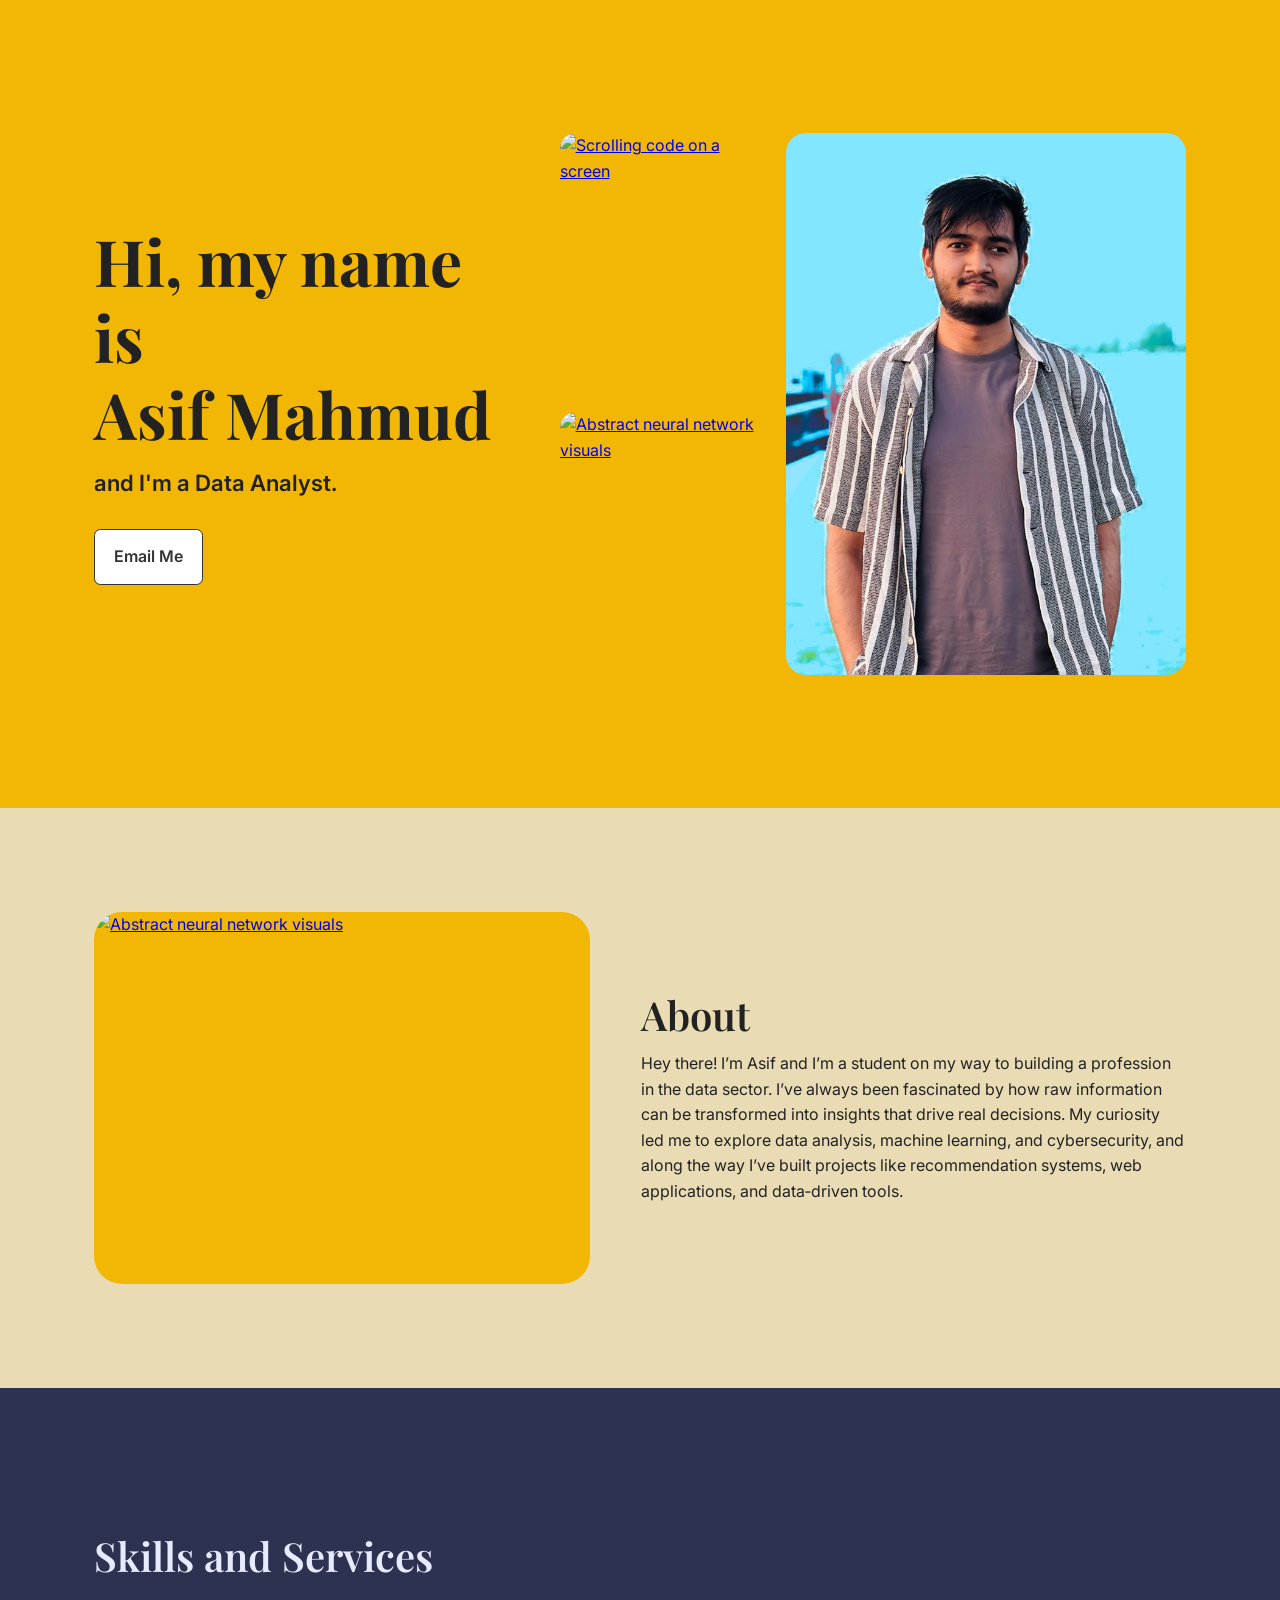
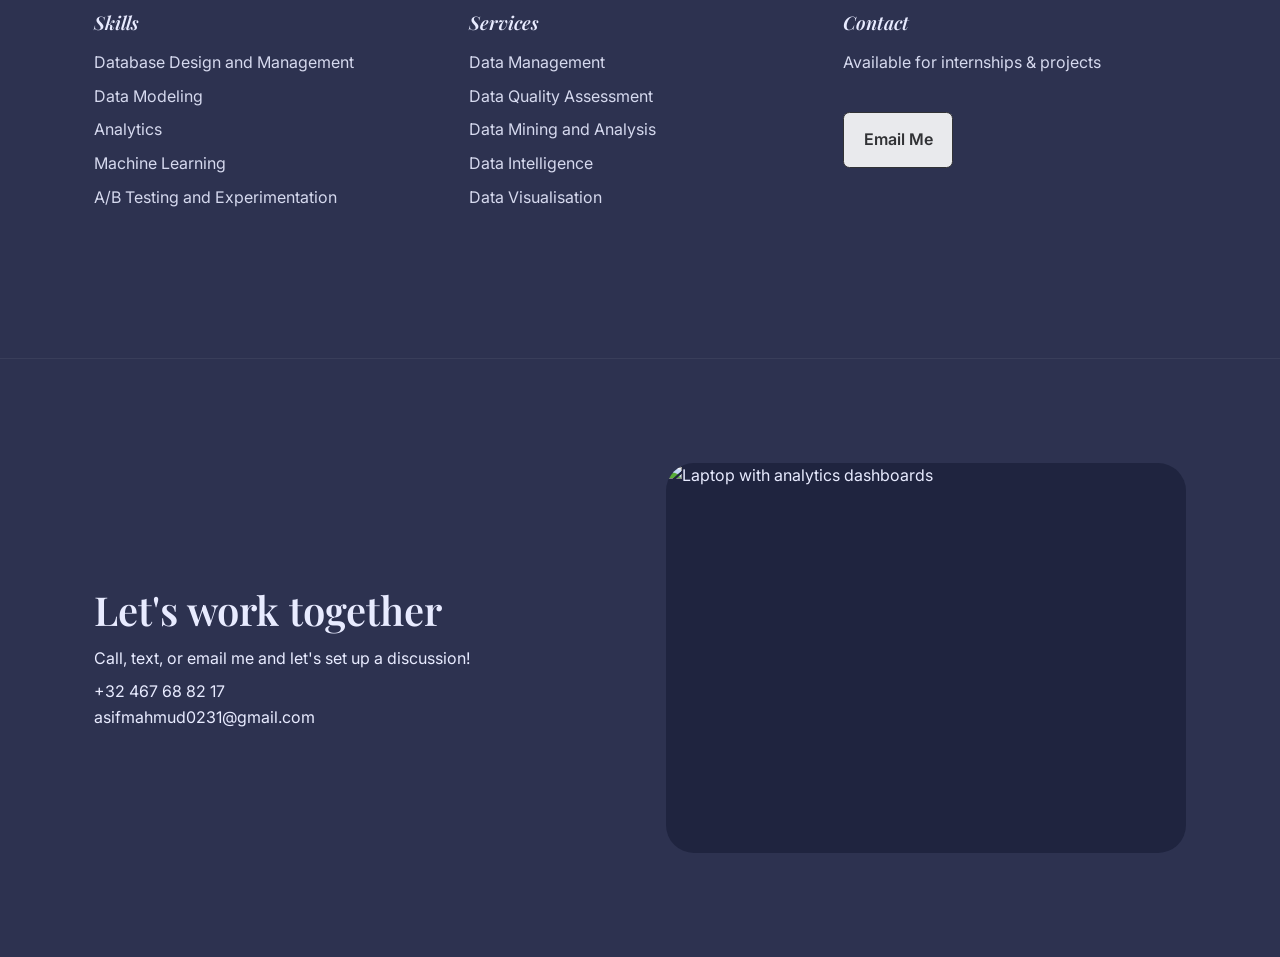
==== index.html @ b4c29022 "a" ====
<!-- index.html -->
<!DOCTYPE html>
<html lang="en">
<head>
  <meta charset="UTF-8" />
  <meta name="viewport" content="width=device-width, initial-scale=1" />
  <title>Asif Mahmud | Data Analyst</title>
  <link rel="preconnect" href="https://fonts.googleapis.com">
  <link rel="preconnect" href="https://fonts.gstatic.com" crossorigin>
  <link href="https://fonts.googleapis.com/css2?family=Playfair+Display:wght@400;600;700&family=Inter:wght@300;400;500;600;700&display=swap" rel="stylesheet">
  <link rel="stylesheet" href="style.css">
</head>
<body>
<body>
  <!-- ================== HERO ================== -->
  <header class="hero section">
    <div class="container wrap">
      <div >
        <h1 class="intro">Hi, my name is <br><span style="display:inline-block">Asif Mahmud</span></h1>
        <p class="lead">and I'm a Data Analyst.</p>
        <a class="btn" href="mailto:hello@reallygreatsite.com">Email Me</a>
      </div>
      <div class="hero-grid" aria-label="photo collage">
        <!-- Replace src values with your own images -->
        <a class="card tile" href="#" aria-label="Code snippet image"><img src="https://images.unsplash.com/photo-1515879218367-8466d910aaa4?q=80&w=800&auto=format&fit=crop" alt="Scrolling code on a screen"></a>
        <a class="card tile" href="#" aria-label="AI visual image"><img src="https://images.unsplash.com/photo-1504384308090-c894fdcc538d?q=80&w=800&auto=format&fit=crop" alt="Abstract neural network visuals"></a>
        <a class="card portrait" href="#" aria-label="Portrait of Asif"><img src="43a3de4a4781f79fa4a25f41767c0c60.jpg" alt="Portrait placeholder" class="custom-transform"></a>
      </div>
    </div>
  </header>

  <!-- ================== ABOUT ================== -->
  <section id="about" class="about section">
    <div class="container wrap">
      <div class="image" aria-hidden="true">
        <a class="card tile" href="#" aria-label="AI visual image"><img src="https://images.unsplash.com/photo-1504384308090-c894fdcc538d?q=80&w=800&auto=format&fit=crop" alt="Abstract neural network visuals"></a>
      </div>
      <div >
        <h2>About</h2>
        <p>
          Hey there! I’m Asif and I’m a student on my way to building a profession in the data sector. I’ve always been fascinated by how raw
          information can be transformed into insights that drive real decisions. My curiosity led me to explore data analysis, machine learning,
          and cybersecurity, and along the way I’ve built projects like recommendation systems, web applications, and data‑driven tools.
        </p>
      </div>
    </div>
  </section>

  <!-- ================== SKILLS ================== -->
  <section id="skills" class="skills section">
    <div class="container wrap">
      <h2>Skills and Services</h2>
      <div class="lists">
        <div >
          <h3>Skills</h3>
          <ul>
            <li>Database Design and Management</li>
            <li>Data Modeling</li>
            <li>Analytics</li>
            <li>Machine Learning</li>
            <li>A/B Testing and Experimentation</li>
          </ul>
        </div>
        <div >
          <h3>Services</h3>
          <ul>
            <li>Data Management</li>
            <li>Data Quality Assessment</li>
            <li>Data Mining and Analysis</li>
            <li>Data Intelligence</li>
            <li>Data Visualisation</li>
          </ul>
        </div>
        <div >
          <h3>Contact</h3>
          <ul>
            <li class="muted">Available for internships & projects</li>
            <li><a class="btn" href="mailto:hello@reallygreatsite.com">Email Me</a></li>
          </ul>
        </div>
      </div>
    </div>
  </section>

  <!-- ================== CONTACT ================== -->
  <section id="contact" class="contact section">
    <div class="container wrap">
      <div >
        <h2>Let's work together</h2>
        <p>Call, text, or email me and let's set up a discussion!</p>
        <p>+32 467 68 82 17<br>asifmahmud0231@gmail.com</p>
      </div>
      <div class="shot">
        <img src="https://images.unsplash.com/photo-1519389950473-47ba0277781c?q=80&w=1200&auto=format&fit=crop" alt="Laptop with analytics dashboards"/>
      </div>
    </div>
  </section>
</body>
<script src="script.js"></script>

</html>
---- style.css ----
:root{
      --yellow:#f2b705;          /* hero */
      --yellow-2:#f5c547;        /* accents */
      --beige:#e9dcb4;           /* about */
      --ink:#222;                /* text */
      --slate:#2d3250;           /* skills & contact */
      --slate-2:#1f243f;         /* footer bg */
      --radius-lg:1.25rem;       /* 20px */
      --radius-xl:1.75rem;       /* 28px */
      --container:1140px;
    }
    *{box-sizing:border-box}
    html{scroll-behavior:smooth}
    body{
      margin:0; color:var(--ink); background:var(--yellow-2);
      font-family:Inter,system-ui,-apple-system,Segoe UI,Roboto,Helvetica,Arial,"Apple Color Emoji","Segoe UI Emoji";
      line-height:1.6;
    }
    h1,h2,h3{font-family:"Playfair Display", Georgia, "Times New Roman", serif; line-height:1.2; margin:0 0 .75rem}
    h1{font-size:clamp(2.2rem, 5vw + .5rem, 4rem); font-weight:700}
    h2{font-size:clamp(1.8rem, 2.5vw + .5rem, 3rem); font-weight:600}
    p{margin:.5rem 0 0}
    .container{max-width:var(--container); margin-inline:auto; padding: clamp(1rem, 2vw, 1.5rem);}

    /* ---------- HERO ---------- */
    .hero{background:var(--yellow);}
    .hero .wrap{
      display:grid;
      grid-template-columns: 1fr 1.5fr;
      align-items:center;
      gap:clamp(1.5rem, 4vw, 3rem);
      min-height:72vh;
    }
    .lead{font-size:clamp(1.05rem, 1.3vw + .5rem, 1.4rem); opacity:.85; font-weight:600}
    .btn{
      display:inline-block; margin-top:1.75rem; padding:.9rem 1.2rem; background:#fff; color:#333;
      border:1.5px solid #333; border-radius:.4rem; text-decoration:none; font-weight:600;
      transition:transform .15s ease, box-shadow .15s ease;
    }
    .btn:focus, .btn:hover{transform:translateY(-1px); box-shadow:0 6px 18px rgba(0,0,0,.08)}

    .hero-grid{
      display:grid; gap:1rem; align-items:stretch; justify-items:center;
      grid-template-columns: 1fr 1fr; /* two thin cards left, tall portrait right */
    }
    .card{width:100%; border-radius:1rem; overflow:hidden; background:var(--yellow); display:block}
    .card img{width:100%; height:100%; object-fit:cover; display:block }
    .portrait{
      grid-row:1 / span 2; grid-column:2; border-radius:1.25rem; overflow:hidden;width: 400px; max-width: 100%;
    }
    .tile{aspect-ratio: 4/5; border-radius:1rem}
    .custom-transform {
    width: 1071.18px;
    height: 1428.23px;
    object-fit: cover;
    transform: scale(1.8) translateY(-10px);
}


    /* ---------- ABOUT ---------- */
    .about{background:var(--beige)}
    .about .wrap{display:grid; grid-template-columns: 1fr 1.1fr; gap:clamp(1.5rem, 4vw, 4rem); align-items:center}
    .about .image{
      background:;
      border-radius:var(--radius-xl);
      aspect-ratio: 4/3; position:relative; overflow:hidden;
    }
    .about .image::before{
      content:""; position:absolute; inset:18% auto auto 14%; width:28%; aspect-ratio:1/1; background:var(--beige); border-radius:50% 50% 40% 50%/50% 50% 40% 50%; filter:blur(.2px); opacity:.95
    }
    .about p{max-width:64ch}

    /* ---------- SKILLS ---------- */
    .skills{background:var(--slate); color:#e8ebff}
    .skills h2{color:#e8ebff; margin-bottom:2rem}
    .skills .wrap{padding-block: clamp(2rem, 6vw, 4rem)}
    .lists{display:grid; grid-template-columns: repeat(3, 1fr); gap:2rem}
    .lists h3{font-style:italic; font-weight:600; margin-bottom:.75rem}
    .lists ul{list-style:none; padding:0; margin:0}
    .lists li{padding:.25rem 0; opacity:.9}

    /* ---------- CONTACT ---------- */
    .contact{background:var(--slate); color:#e8ebff; border-top:1px solid rgba(255,255,255,.06)}
    .contact .wrap{display:grid; grid-template-columns: 1fr 1fr; align-items:center; gap:clamp(1.5rem, 4vw, 4rem)}
    .contact .shot{border-radius:var(--radius-xl); overflow:hidden; aspect-ratio: 4/3; background:var(--slate-2)}
    .contact .shot img{width:100%; height:100%; object-fit:cover; display:block }

    /* ---------- UTIL ---------- */
    .section{padding-block: clamp(2.5rem, 7vw, 5rem)}
    .muted{opacity:.9}

    /* ---------- RESPONSIVE ---------- */
    @media (max-width: 980px){
      .hero .wrap, .about .wrap, .contact .wrap{grid-template-columns:1fr}
      .portrait{grid-column:auto; grid-row:auto}
      .hero-grid{grid-template-columns: 1fr 1fr}
    }
    @media (max-width: 640px){
      .lists{grid-template-columns: 1fr;}
      .hero-grid{grid-template-columns:1fr;}
      .tile{aspect-ratio: 16/10}
    }
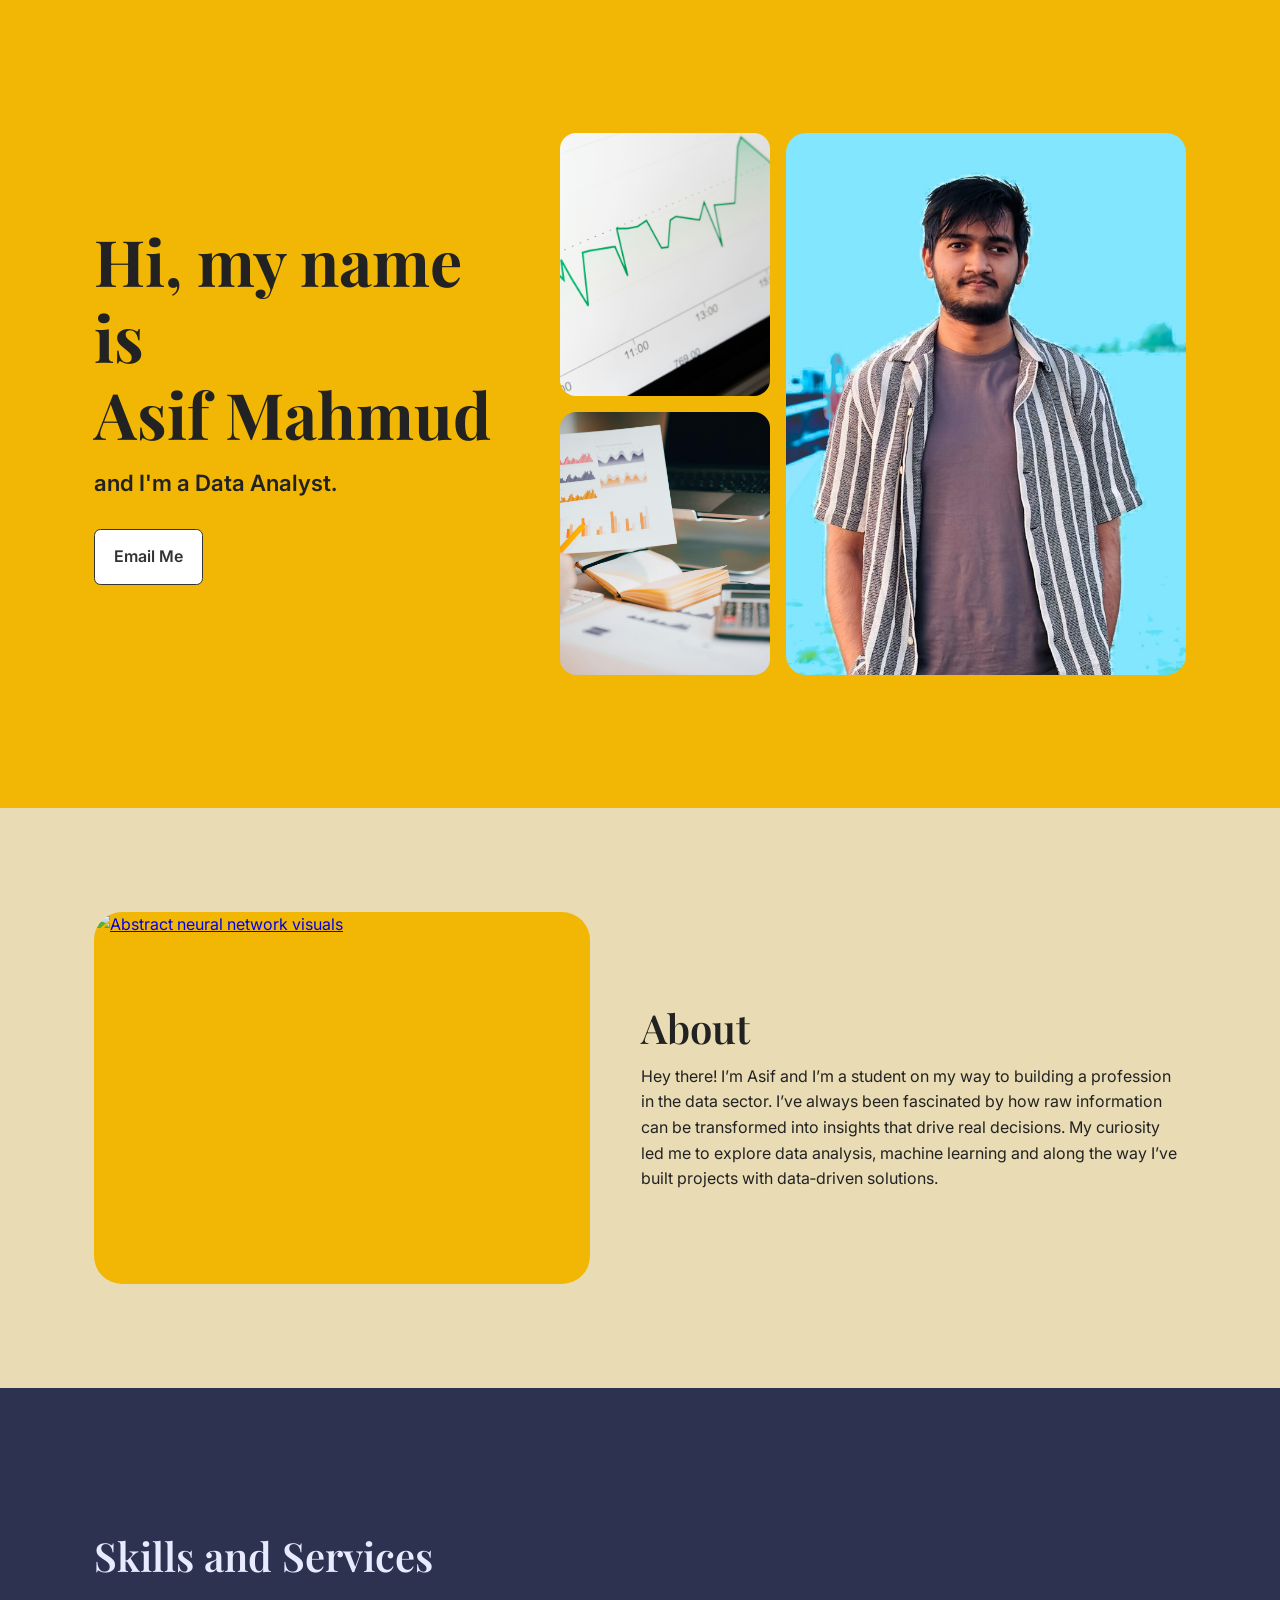
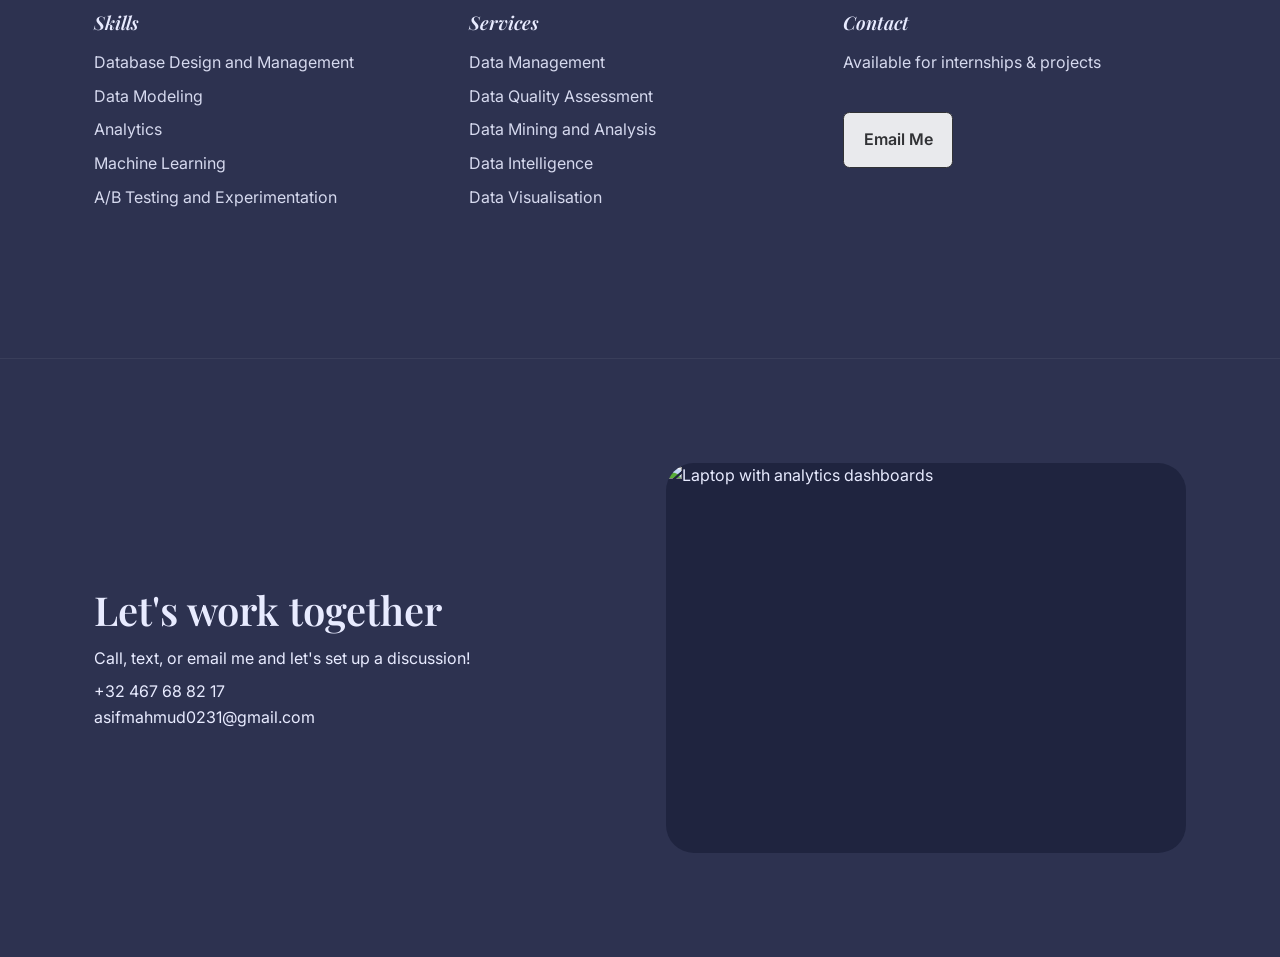
==== commit ef86c8b5: "x" ====
--- a/index.html
+++ b/index.html
@@ -18,13 +18,13 @@
       <div >
         <h1 class="intro">Hi, my name is <br><span style="display:inline-block">Asif Mahmud</span></h1>
         <p class="lead">and I'm a Data Analyst.</p>
-        <a class="btn" href="mailto:hello@reallygreatsite.com">Email Me</a>
+        <a class="btn" href="mailto:asifmahmudasif0231@gmail.com">Email Me</a>
       </div>
       <div class="hero-grid" aria-label="photo collage">
         <!-- Replace src values with your own images -->
-        <a class="card tile" href="#" aria-label="Code snippet image"><img src="https://images.unsplash.com/photo-1515879218367-8466d910aaa4?q=80&w=800&auto=format&fit=crop" alt="Scrolling code on a screen"></a>
-        <a class="card tile" href="#" aria-label="AI visual image"><img src="https://images.unsplash.com/photo-1504384308090-c894fdcc538d?q=80&w=800&auto=format&fit=crop" alt="Abstract neural network visuals"></a>
-        <a class="card portrait" href="#" aria-label="Portrait of Asif"><img src="43a3de4a4781f79fa4a25f41767c0c60.jpg" alt="Portrait placeholder" class="custom-transform"></a>
+        <a class="card tile" href="#" aria-label="Code snippet image"><img src="prop_01.jpg" alt="Scrolling code on a screen"></a>
+        <a class="card tile" href="#" aria-label="AI visual image"><img src="prop_02.jpg" alt="Abstract neural network visuals"></a>
+        <a class="card portrait" href="#" aria-label="Portrait of Asif"><img src="photo_01.jpg" alt="Portrait placeholder" class="custom-transform"></a>
       </div>
     </div>
   </header>
@@ -39,8 +39,7 @@
         <h2>About</h2>
         <p>
           Hey there! I’m Asif and I’m a student on my way to building a profession in the data sector. I’ve always been fascinated by how raw
-          information can be transformed into insights that drive real decisions. My curiosity led me to explore data analysis, machine learning,
-          and cybersecurity, and along the way I’ve built projects like recommendation systems, web applications, and data‑driven tools.
+          information can be transformed into insights that drive real decisions. My curiosity led me to explore data analysis, machine learning and along the way I’ve built projects with data‑driven solutions.
         </p>
       </div>
     </div>
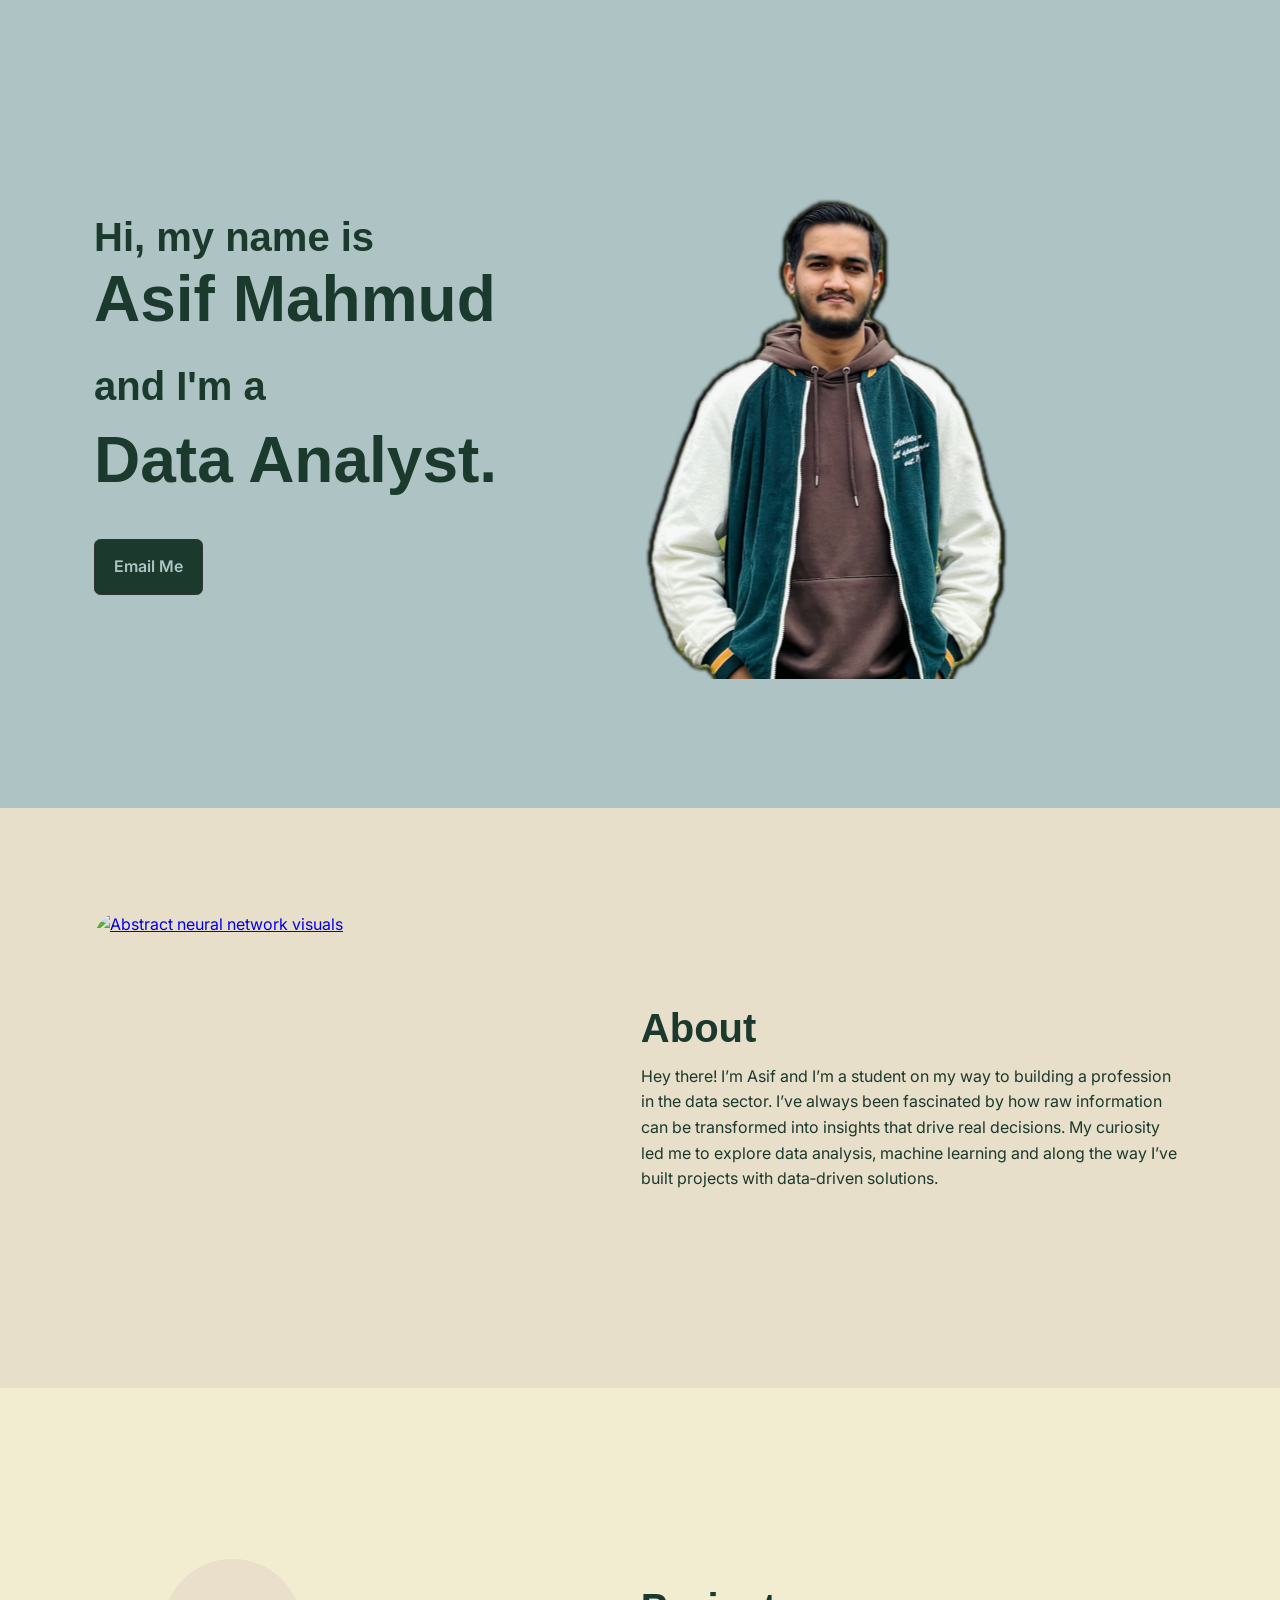
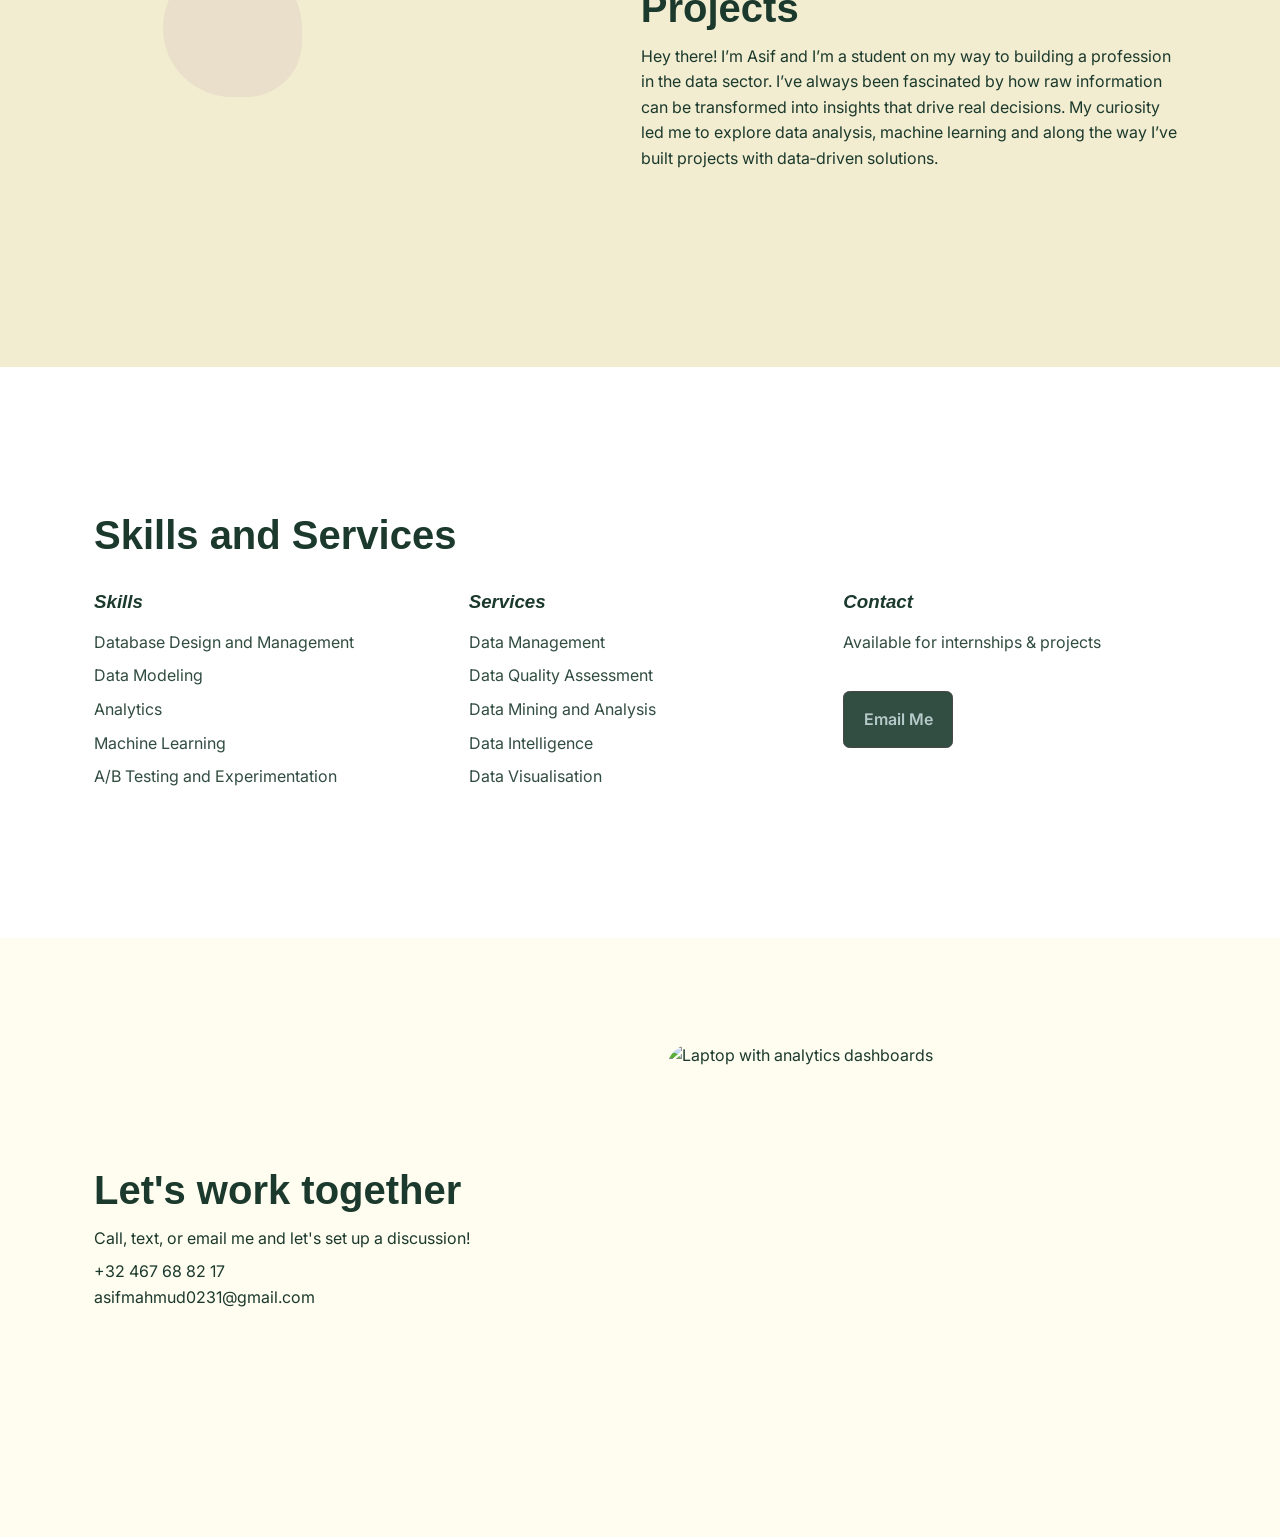
==== commit da1f85c3: "as" ====
--- a/index.html
+++ b/index.html
@@ -16,15 +16,12 @@
   <header class="hero section">
     <div class="container wrap">
       <div >
-        <h1 class="intro">Hi, my name is <br><span style="display:inline-block">Asif Mahmud</span></h1>
-        <p class="lead">and I'm a Data Analyst.</p>
+        <h2 class="intro">Hi, my name is <br><span style="display:inline-block"><h1>Asif Mahmud</h1></span></h2>
+        <h2 class="intro">and I'm a <h1>Data Analyst.</h1></h2>
         <a class="btn" href="mailto:asifmahmudasif0231@gmail.com">Email Me</a>
       </div>
-      <div class="hero-grid" aria-label="photo collage">
-        <!-- Replace src values with your own images -->
-        <a class="card tile" href="#" aria-label="Code snippet image"><img src="prop_01.jpg" alt="Scrolling code on a screen"></a>
-        <a class="card tile" href="#" aria-label="AI visual image"><img src="prop_02.jpg" alt="Abstract neural network visuals"></a>
-        <a class="card portrait" href="#" aria-label="Portrait of Asif"><img src="photo_01.jpg" alt="Portrait placeholder" class="custom-transform"></a>
+      <div>
+      <a class="card portrait" id="hero_portrait" href="#" aria-label="Portrait of Asif"><img src="./img/IMG_2479 Background Removed.png" alt="Portrait placeholder" class="custom-transform"></a>
       </div>
     </div>
   </header>
@@ -37,6 +34,22 @@
       </div>
       <div >
         <h2>About</h2>
+        <p>
+          Hey there! I’m Asif and I’m a student on my way to building a profession in the data sector. I’ve always been fascinated by how raw
+          information can be transformed into insights that drive real decisions. My curiosity led me to explore data analysis, machine learning and along the way I’ve built projects with data‑driven solutions.
+        </p>
+      </div>
+    </div>
+  </section>
+
+  <!-- ================== Projects ================== -->
+  <section id="project" class="project section">
+    <div class="container wrap">
+      <div class="image" aria-hidden="true">
+        <!-- <a class="card tile" href="#" aria-label="AI visual image"><img src="https://images.unsplash.com/photo-1504384308090-c894fdcc538d?q=80&w=800&auto=format&fit=crop" alt="Abstract neural network visuals"></a> -->
+      </div>
+      <div >
+        <h2>Projects</h2>
         <p>
           Hey there! I’m Asif and I’m a student on my way to building a profession in the data sector. I’ve always been fascinated by how raw
           information can be transformed into insights that drive real decisions. My curiosity led me to explore data analysis, machine learning and along the way I’ve built projects with data‑driven solutions.
--- a/style.css
+++ b/style.css
@@ -1,10 +1,11 @@
 :root{
-      --yellow:#f2b705;          /* hero */
-      --yellow-2:#f5c547;        /* accents */
-      --beige:#e9dcb4;           /* about */
-      --ink:#222;                /* text */
-      --slate:#2d3250;           /* skills & contact */
-      --slate-2:#1f243f;         /* footer bg */
+      --color01:#F5EFE6;          /*  */
+      --hero_color:#aec4c4;        /* hero */
+      --color02:#E8DFCA;           /* about */
+      --color03:#f2edd1;           /* project */
+      --color04:#ffffff;           /* skills */
+      --color05:#fffdf0;           /* footer */
+      --ink:#1b392c;                /* text */
       --radius-lg:1.25rem;       /* 20px */
       --radius-xl:1.75rem;       /* 28px */
       --container:1140px;
@@ -12,67 +13,80 @@
     *{box-sizing:border-box}
     html{scroll-behavior:smooth}
     body{
-      margin:0; color:var(--ink); background:var(--yellow-2);
+      margin:0; color:var(--ink); background:var(--hero_color);
       font-family:Inter,system-ui,-apple-system,Segoe UI,Roboto,Helvetica,Arial,"Apple Color Emoji","Segoe UI Emoji";
       line-height:1.6;
     }
-    h1,h2,h3{font-family:"Playfair Display", Georgia, "Times New Roman", serif; line-height:1.2; margin:0 0 .75rem}
+    h1,h2,h3{font-family:"Gill Sans", sans-serif; line-height:1.2; margin:0 0 .75rem}
     h1{font-size:clamp(2.2rem, 5vw + .5rem, 4rem); font-weight:700}
     h2{font-size:clamp(1.8rem, 2.5vw + .5rem, 3rem); font-weight:600}
     p{margin:.5rem 0 0}
     .container{max-width:var(--container); margin-inline:auto; padding: clamp(1rem, 2vw, 1.5rem);}
 
     /* ---------- HERO ---------- */
-    .hero{background:var(--yellow);}
+    .hero{background:var(--hero_color);}
     .hero .wrap{
       display:grid;
-      grid-template-columns: 1fr 1.5fr;
+      grid-template-columns: 1fr 1.2fr;
       align-items:center;
       gap:clamp(1.5rem, 4vw, 3rem);
       min-height:72vh;
     }
     .lead{font-size:clamp(1.05rem, 1.3vw + .5rem, 1.4rem); opacity:.85; font-weight:600}
     .btn{
-      display:inline-block; margin-top:1.75rem; padding:.9rem 1.2rem; background:#fff; color:#333;
+      display:inline-block; margin-top:1.75rem; padding:.9rem 1.2rem; background:#1b392c; color:#aec4c4;
       border:1.5px solid #333; border-radius:.4rem; text-decoration:none; font-weight:600;
       transition:transform .15s ease, box-shadow .15s ease;
     }
     .btn:focus, .btn:hover{transform:translateY(-1px); box-shadow:0 6px 18px rgba(0,0,0,.08)}
 
-    .hero-grid{
-      display:grid; gap:1rem; align-items:stretch; justify-items:center;
-      grid-template-columns: 1fr 1fr; /* two thin cards left, tall portrait right */
-    }
     .card{width:100%; border-radius:1rem; overflow:hidden; background:var(--yellow); display:block}
     .card img{width:100%; height:100%; object-fit:cover; display:block }
     .portrait{
-      grid-row:1 / span 2; grid-column:2; border-radius:1.25rem; overflow:hidden;width: 400px; max-width: 100%;
+      grid-row:1 ; grid-column:1; border-radius:1.25rem; overflow:hidden;width: 400px; max-width: 100%;
     }
     .tile{aspect-ratio: 4/5; border-radius:1rem}
     .custom-transform {
     width: 1071.18px;
     height: 1428.23px;
     object-fit: cover;
-    transform: scale(1.8) translateY(-10px);
+    transform: scale(1.2) translateY(40px);
+    -webkit-filter: drop-shadow(3px 1px 0 --ink)
+                    drop-shadow(-3px -1px 0 --int);
+    filter: drop-shadow(3px 1px 0 black) 
+            drop-shadow(-3px -1px 0 black);
 }
 
 
     /* ---------- ABOUT ---------- */
-    .about{background:var(--beige)}
+    .about{background:var(--color02)}
     .about .wrap{display:grid; grid-template-columns: 1fr 1.1fr; gap:clamp(1.5rem, 4vw, 4rem); align-items:center}
     .about .image{
-      background:;
       border-radius:var(--radius-xl);
       aspect-ratio: 4/3; position:relative; overflow:hidden;
     }
     .about .image::before{
-      content:""; position:absolute; inset:18% auto auto 14%; width:28%; aspect-ratio:1/1; background:var(--beige); border-radius:50% 50% 40% 50%/50% 50% 40% 50%; filter:blur(.2px); opacity:.95
+      content:""; position:absolute; inset:18% auto auto 14%; width:28%; aspect-ratio:1/1; background:var(--color02); border-radius:50% 50% 40% 50%/50% 50% 40% 50%; filter:blur(.2px); opacity:.95
     }
     .about p{max-width:64ch}
 
+    /* ---------- Project ---------- */
+    .project{background:var(--color03)}
+    .project .wrap{display:grid; grid-template-columns: 1fr 1.1fr; gap:clamp(1.5rem, 4vw, 4rem); align-items:center}
+    .project .image{
+      border-radius:var(--radius-xl);
+      aspect-ratio: 4/3; position:relative; overflow:hidden;
+    }
+    .project .image::before{
+      content:""; position:absolute; inset:18% auto auto 14%; width:28%; aspect-ratio:1/1; background:var(--color02); border-radius:50% 50% 40% 50%/50% 50% 40% 50%; filter:blur(.2px); opacity:.95
+    }
+    .project p{max-width:64ch}
+
+
+
     /* ---------- SKILLS ---------- */
-    .skills{background:var(--slate); color:#e8ebff}
-    .skills h2{color:#e8ebff; margin-bottom:2rem}
+    .skills{background:var(--color04)}
+    .skills h2{margin-bottom:2rem}
     .skills .wrap{padding-block: clamp(2rem, 6vw, 4rem)}
     .lists{display:grid; grid-template-columns: repeat(3, 1fr); gap:2rem}
     .lists h3{font-style:italic; font-weight:600; margin-bottom:.75rem}
@@ -80,7 +94,7 @@
     .lists li{padding:.25rem 0; opacity:.9}
 
     /* ---------- CONTACT ---------- */
-    .contact{background:var(--slate); color:#e8ebff; border-top:1px solid rgba(255,255,255,.06)}
+    .contact{background:var(--color05); border-top:1px solid rgba(255,255,255,.06)}
     .contact .wrap{display:grid; grid-template-columns: 1fr 1fr; align-items:center; gap:clamp(1.5rem, 4vw, 4rem)}
     .contact .shot{border-radius:var(--radius-xl); overflow:hidden; aspect-ratio: 4/3; background:var(--slate-2)}
     .contact .shot img{width:100%; height:100%; object-fit:cover; display:block }
@@ -91,7 +105,7 @@
 
     /* ---------- RESPONSIVE ---------- */
     @media (max-width: 980px){
-      .hero .wrap, .about .wrap, .contact .wrap{grid-template-columns:1fr}
+      .hero .wrap, .about .project .wrap, .contact .wrap{grid-template-columns:1fr}
       .portrait{grid-column:auto; grid-row:auto}
       .hero-grid{grid-template-columns: 1fr 1fr}
     }
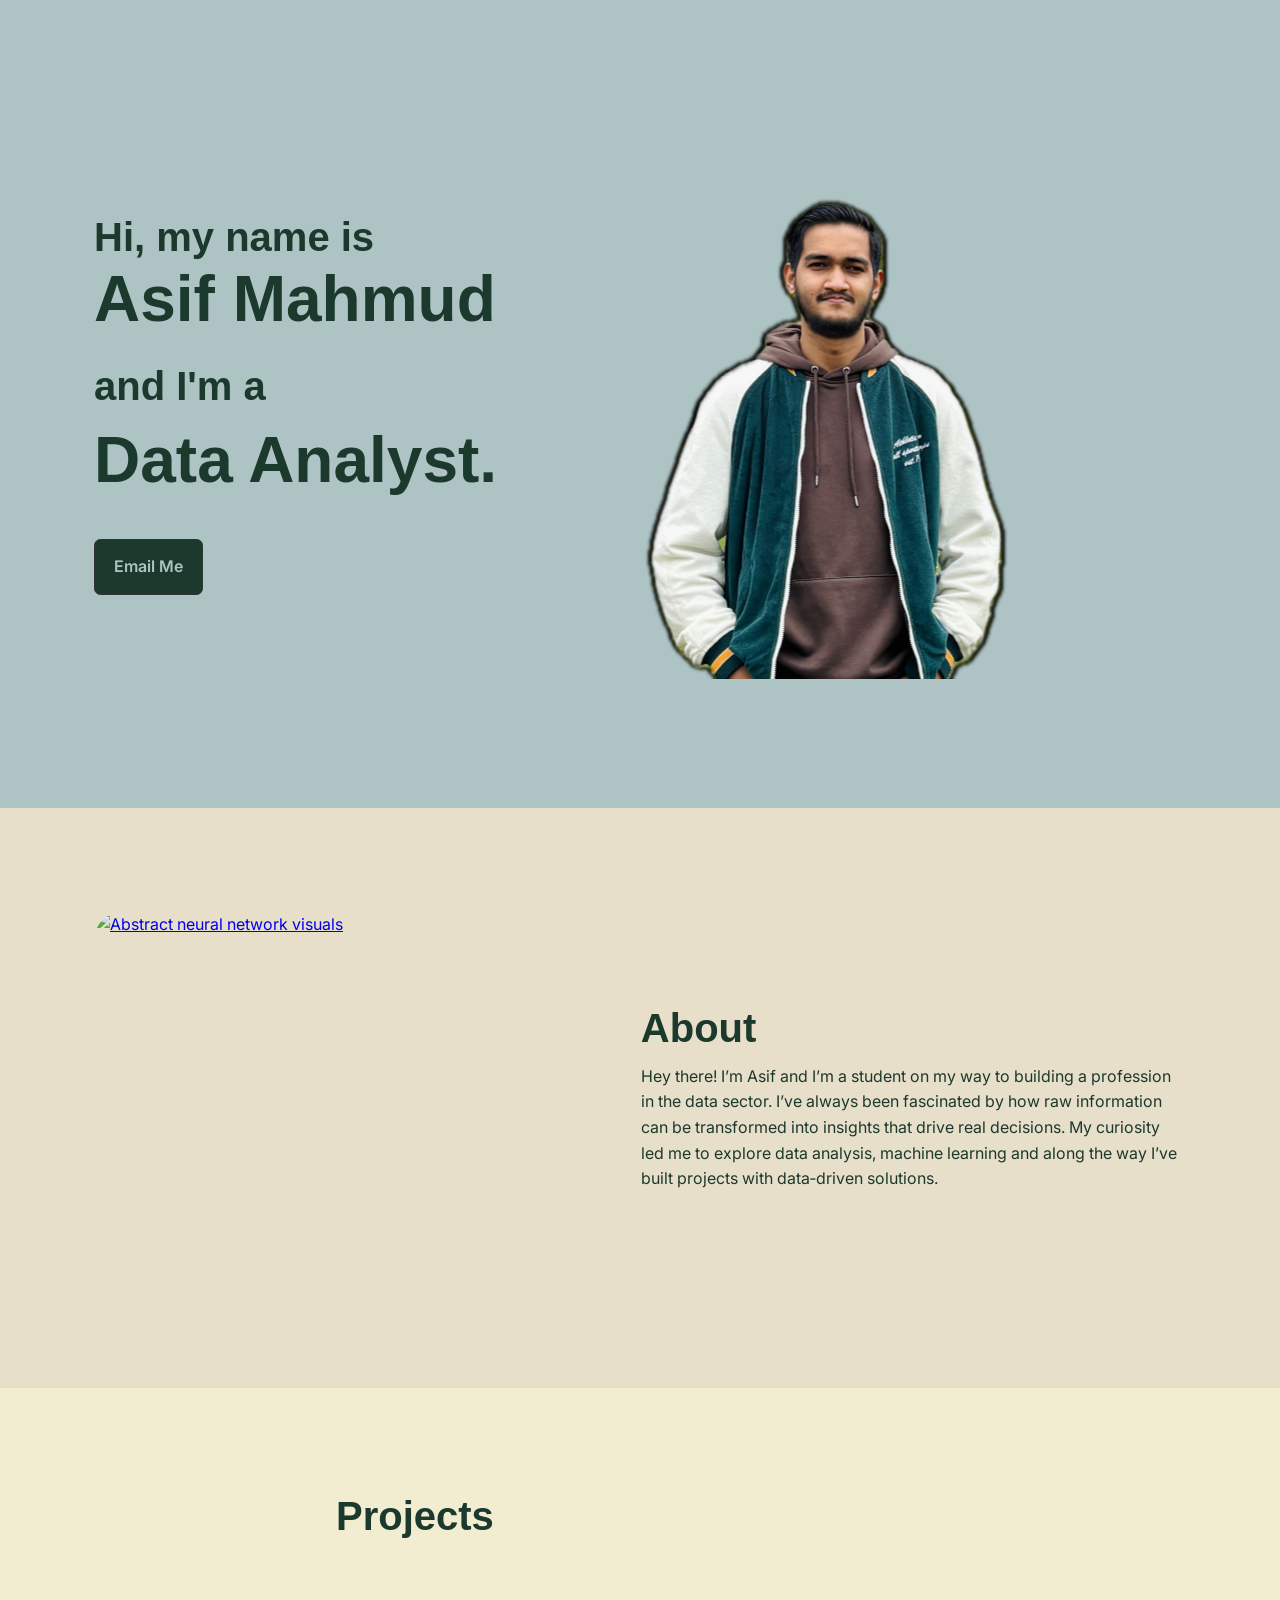
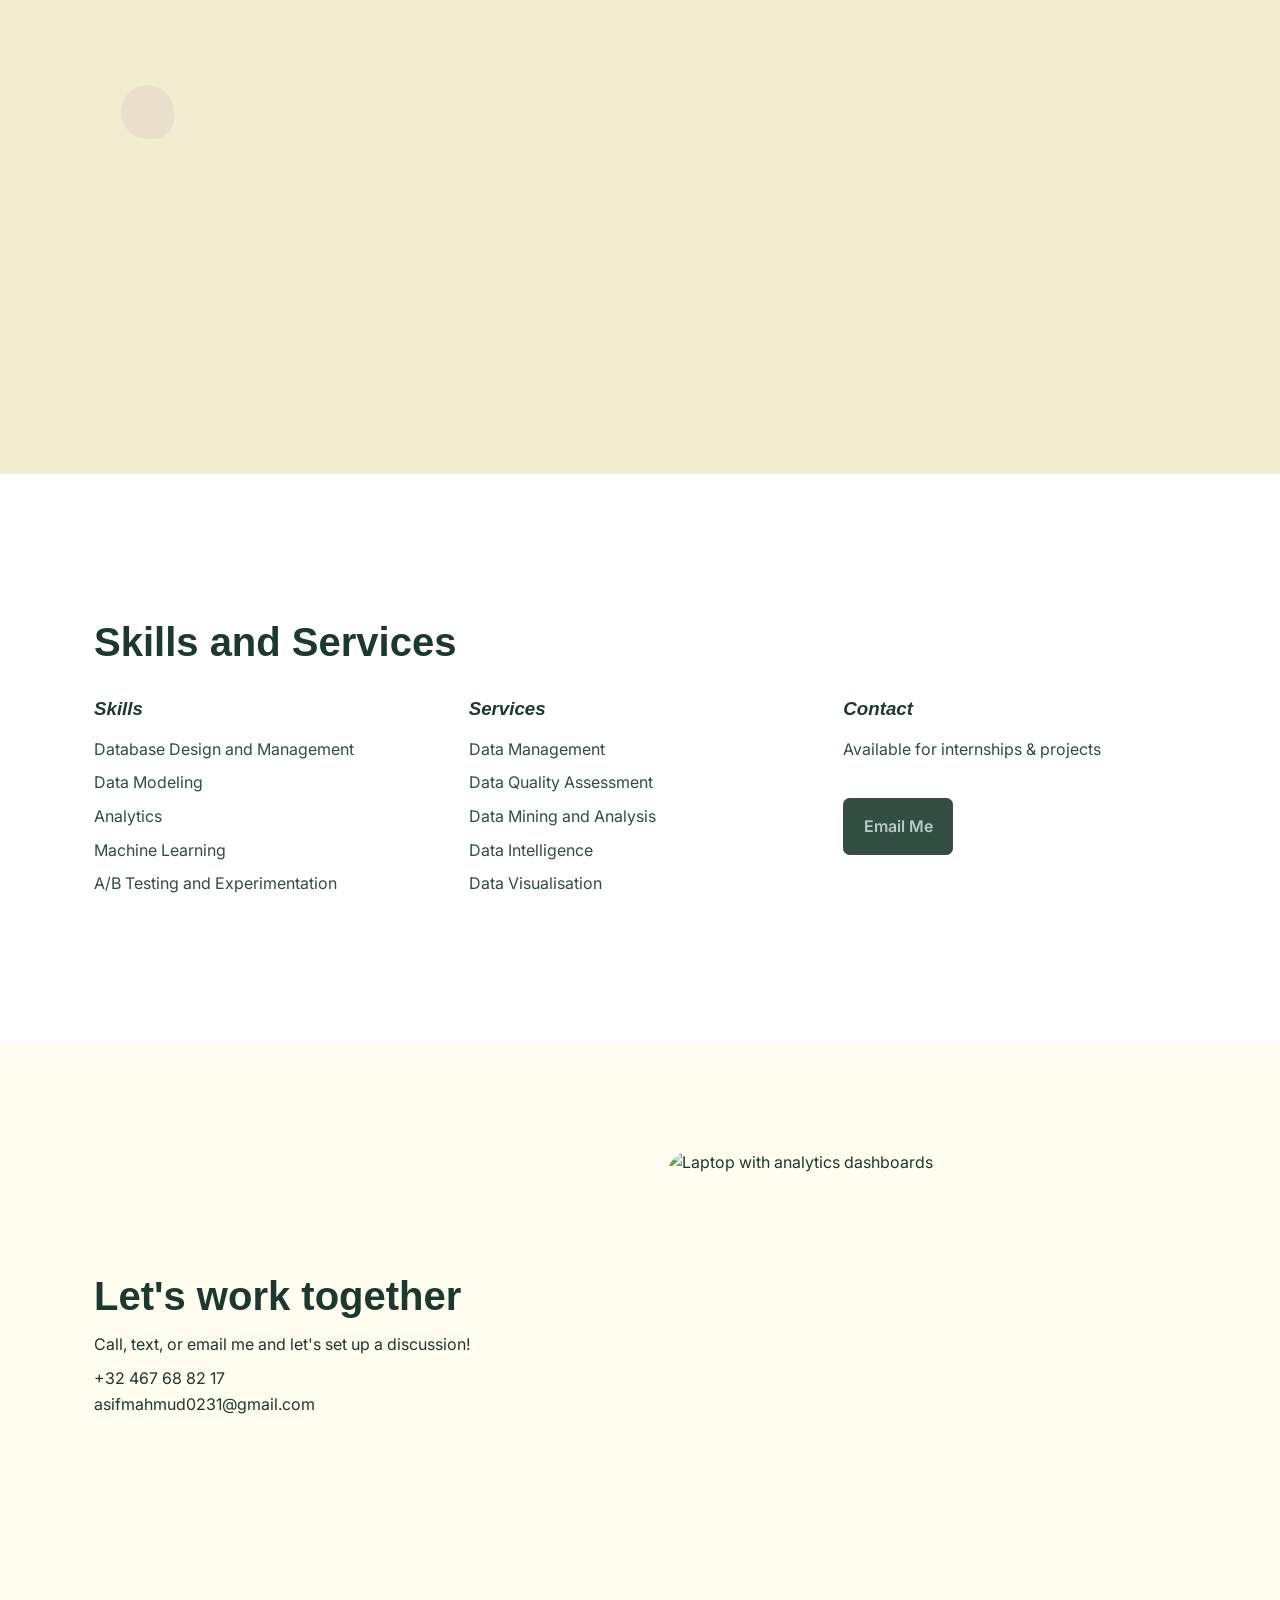
==== commit a3f945b6: "Replace project description with embedded Excel dashboard in index.html" ====
--- a/index.html
+++ b/index.html
@@ -50,10 +50,7 @@
       </div>
       <div >
         <h2>Projects</h2>
-        <p>
-          Hey there! I’m Asif and I’m a student on my way to building a profession in the data sector. I’ve always been fascinated by how raw
-          information can be transformed into insights that drive real decisions. My curiosity led me to explore data analysis, machine learning and along the way I’ve built projects with data‑driven solutions.
-        </p>
+          <iframe width="850" height="411" frameborder="0" scrolling="no" src="https://1drv.ms/x/c/5afa1d7f43683360/IQQQCxrIZ9WISaJ1MWWNS_PcAYZ2HF2rHRRWMvt0vy4aidw?em=2&wdAllowInteractivity=False&AllowTyping=True&Item=web_view&wdHideGridlines=True&wdDownloadButton=True&wdInConfigurator=True&wdInConfigurator=True"></iframe>
       </div>
     </div>
   </section>
